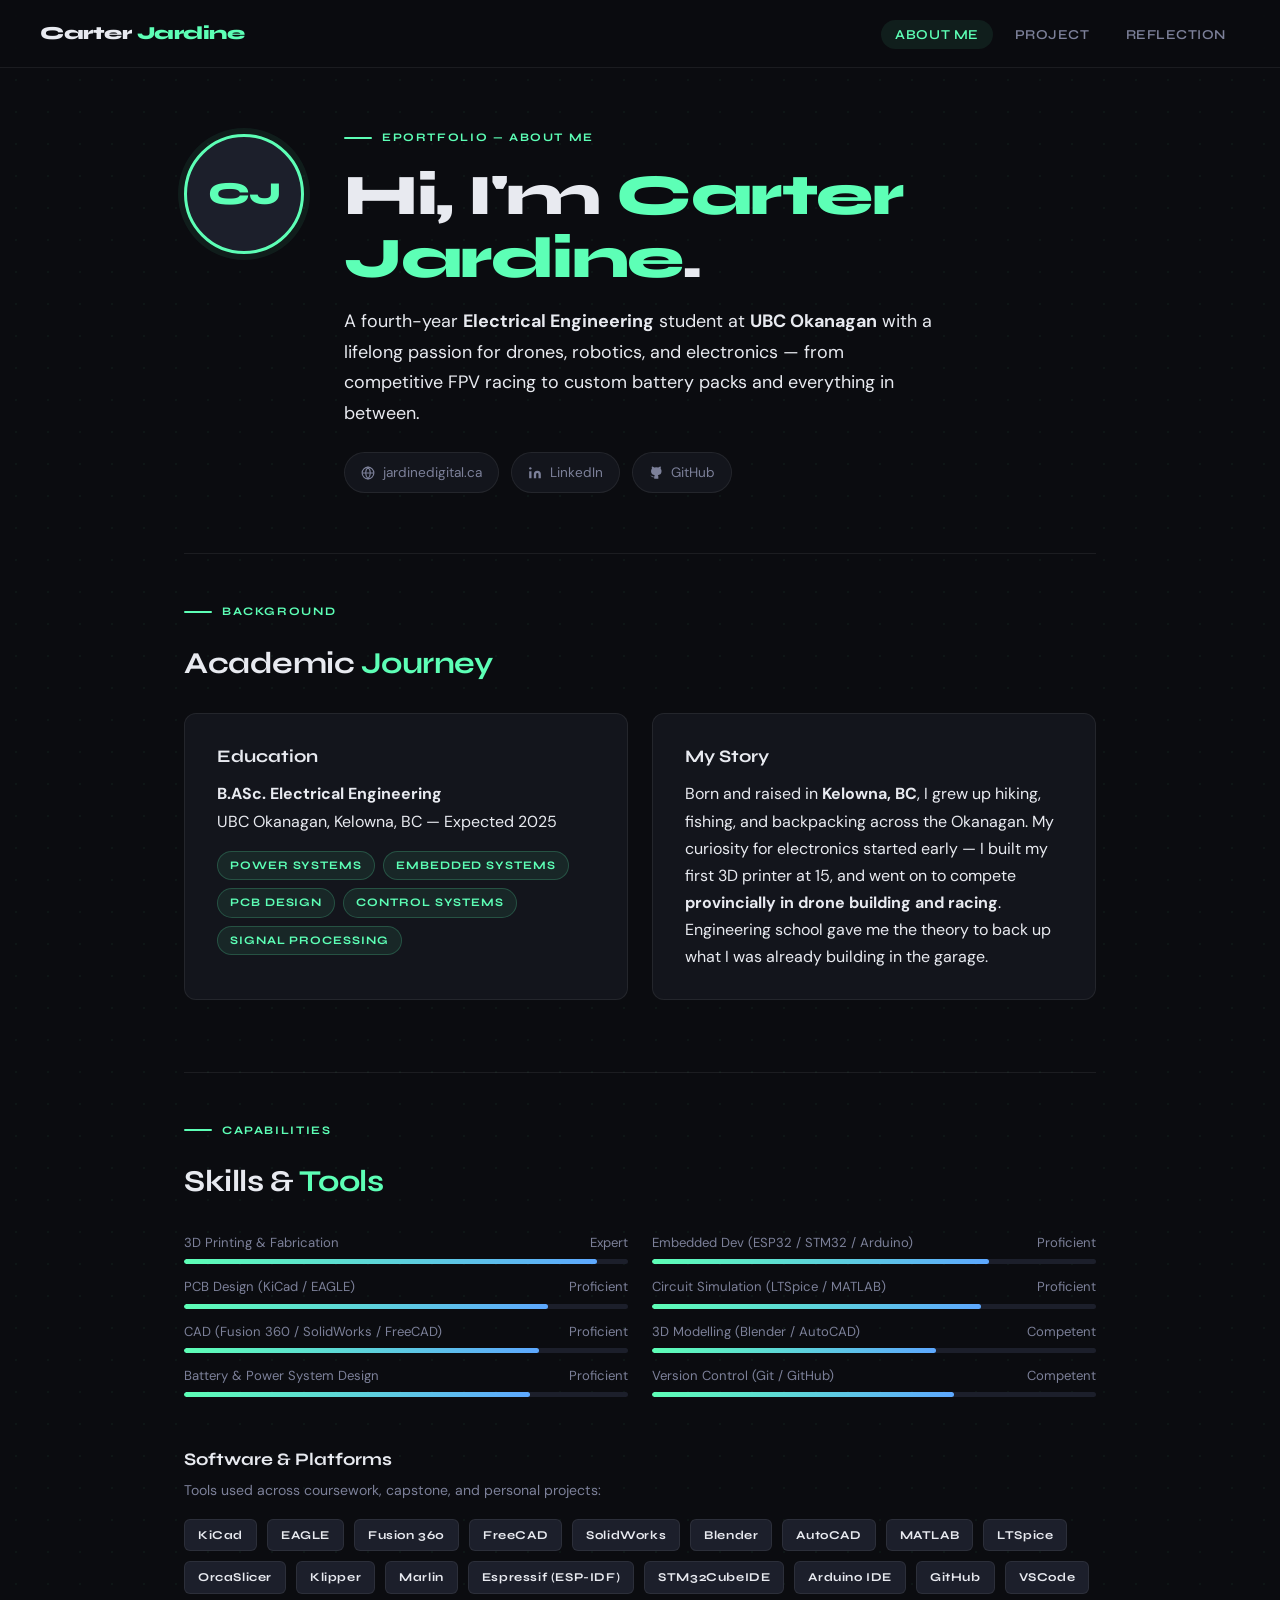
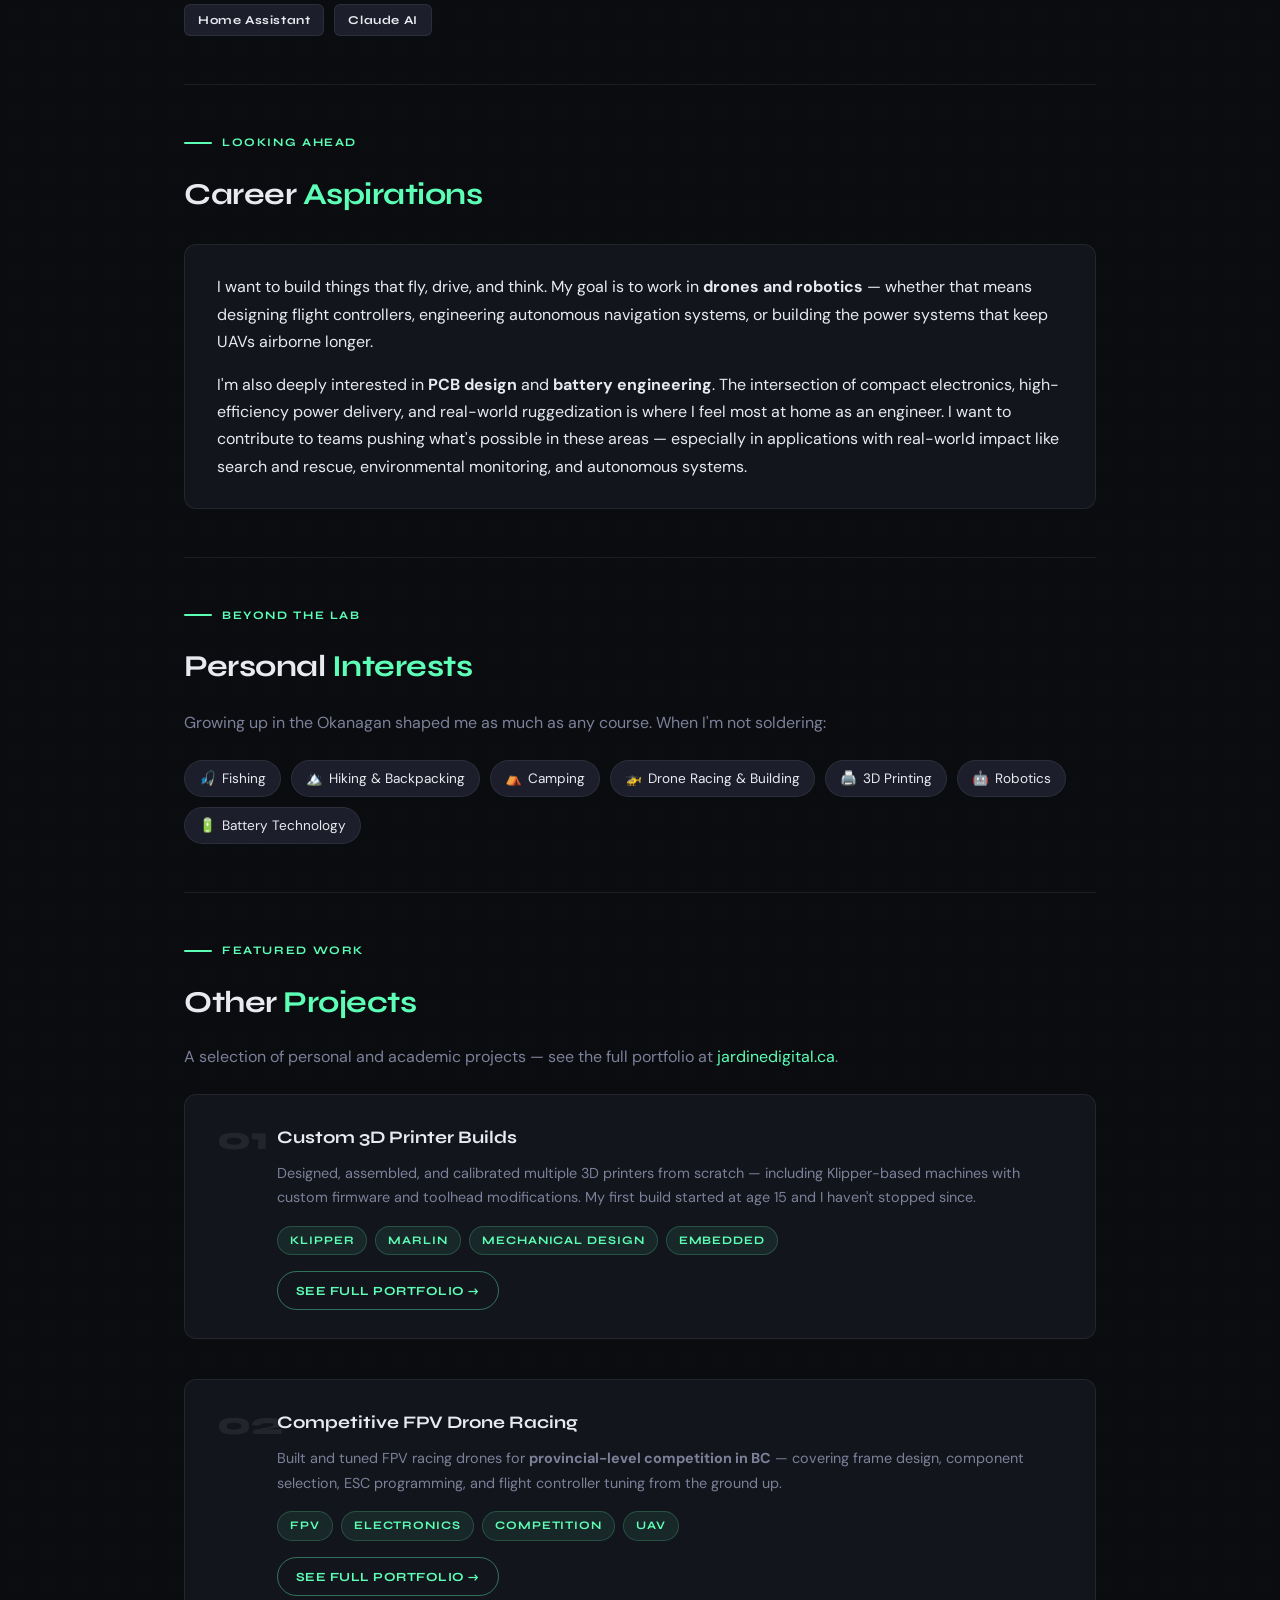
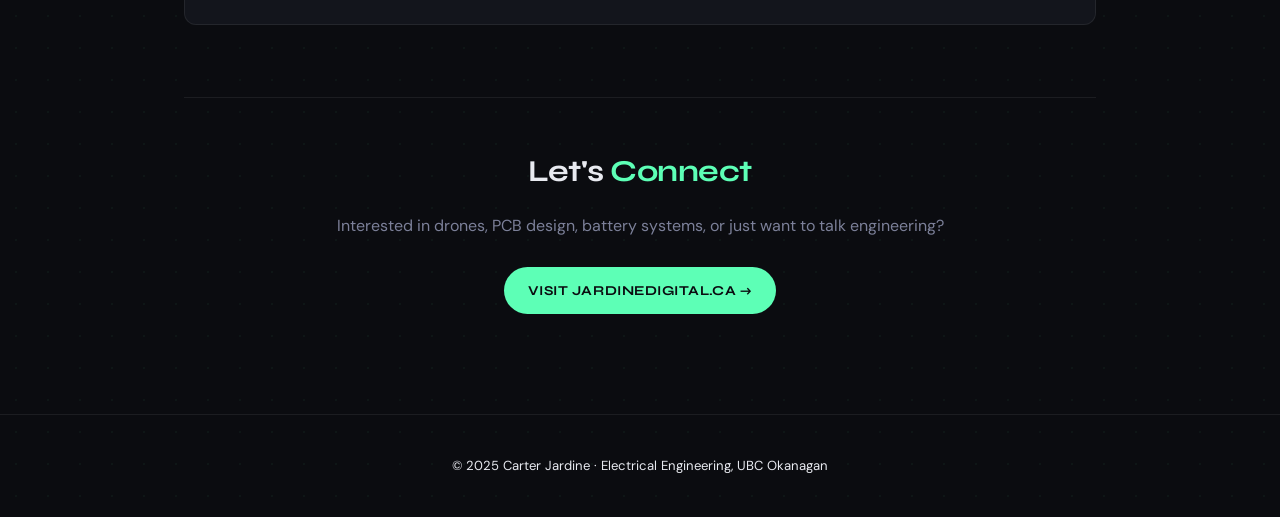
==== index.html @ 3ef9c0d0 "Add files via upload" ====
<!DOCTYPE html>
<html lang="en">
<head>
  <meta charset="UTF-8" />
  <meta name="viewport" content="width=device-width, initial-scale=1.0" />
  <title>About Me — Carter Jardine ePortfolio</title>
  <link rel="stylesheet" href="style.css" />
  <style>
    .hero-about {
      display: flex;
      align-items: flex-start;
      gap: 40px;
      margin-bottom: 60px;
    }
    @media (max-width: 640px) {
      .hero-about { flex-direction: column; align-items: center; text-align: center; }
      .hero-about .eyebrow { justify-content: center; }
    }
    .hero-about h1 { margin-bottom: 16px; }
    .bio-lead {
      font-size: 1.12rem;
      color: var(--text);
      margin-bottom: 24px;
      max-width: 600px;
    }
    .skill-bar-wrap { margin-bottom: 12px; }
    .skill-label {
      display: flex;
      justify-content: space-between;
      font-size: 0.82rem;
      color: var(--muted);
      margin-bottom: 5px;
    }
    .skill-bar {
      height: 5px;
      background: var(--surface2);
      border-radius: 99px;
      overflow: hidden;
    }
    .skill-bar-fill {
      height: 100%;
      background: linear-gradient(90deg, var(--accent), var(--accent2));
      border-radius: 99px;
      transform-origin: left;
      animation: growBar 1s ease both;
    }
    @keyframes growBar {
      from { transform: scaleX(0); }
      to   { transform: scaleX(1); }
    }
    .interests { display: flex; flex-wrap: wrap; gap: 10px; margin-top: 8px; }
    .interest-chip {
      display: flex;
      align-items: center;
      gap: 6px;
      font-size: 0.85rem;
      padding: 6px 14px;
      background: var(--surface2);
      border: 1px solid var(--border);
      border-radius: 99px;
      color: var(--text);
    }
    .contact-row {
      display: flex;
      flex-wrap: wrap;
      gap: 12px;
      margin-top: 20px;
    }
    .contact-chip {
      display: flex;
      align-items: center;
      gap: 8px;
      font-size: 0.85rem;
      padding: 8px 16px;
      background: var(--surface);
      border: 1px solid var(--border);
      border-radius: 99px;
      color: var(--muted);
      text-decoration: none;
      transition: color 0.2s, border-color 0.2s;
    }
    .contact-chip:hover { color: var(--accent); border-color: rgba(93,255,182,0.3); text-decoration: none; }
    .contact-chip svg { flex-shrink: 0; }
    .proj-thumb { display: flex; gap: 20px; align-items: flex-start; }
    .proj-thumb .num {
      font-family: var(--font-head);
      font-size: 2rem;
      font-weight: 800;
      color: var(--border);
      line-height: 1;
      flex-shrink: 0;
      width: 40px;
      text-align: right;
    }
    .software-grid { display: flex; flex-wrap: wrap; gap: 10px; margin-top: 16px; }
    .sw-chip {
      font-family: var(--font-head);
      font-size: 0.75rem;
      font-weight: 700;
      letter-spacing: 0.05em;
      padding: 5px 13px;
      background: var(--surface2);
      border: 1px solid var(--border);
      border-radius: 6px;
      color: var(--text);
      transition: border-color 0.2s, color 0.2s;
    }
    .sw-chip:hover { border-color: rgba(93,255,182,0.3); color: var(--accent); }
  </style>
</head>
<body>

<nav>
  <a class="nav-logo" href="index.html">Carter <span>Jardine</span></a>
  <ul class="nav-links">
    <li><a href="index.html" class="active">About Me</a></li>
    <li><a href="project.html">Project</a></li>
    <li><a href="reflection.html">Reflection</a></li>
  </ul>
</nav>

<main class="page">

  <!-- Hero -->
  <section class="hero-about fade-up">
    <div class="avatar-wrap" style="margin-top:6px;">
      <!-- To add your headshot replace the div below with:
           <img src="headshot.jpg" alt="Carter Jardine" /> -->
      <div class="avatar-initials">CJ</div>
    </div>
    <div>
      <div class="eyebrow">ePortfolio — About Me</div>
      <h1>Hi, I'm <em>Carter Jardine</em>.</h1>
      <p class="bio-lead">
        A fourth-year <strong>Electrical Engineering</strong> student at <strong>UBC Okanagan</strong>
        with a lifelong passion for drones, robotics, and electronics — from competitive FPV racing
        to custom battery packs and everything in between.
      </p>
      <div class="contact-row">
        <a href="https://jardinedigital.ca/" target="_blank" class="contact-chip">
          <svg width="14" height="14" fill="none" stroke="currentColor" stroke-width="2" viewBox="0 0 24 24"><circle cx="12" cy="12" r="10"/><path d="M2 12h20M12 2a15.3 15.3 0 0 1 4 10 15.3 15.3 0 0 1-4 10 15.3 15.3 0 0 1-4-10 15.3 15.3 0 0 1 4-10z"/></svg>
          jardinedigital.ca
        </a>
        <a href="https://linkedin.com/in/carter-jardine" target="_blank" class="contact-chip">
          <svg width="14" height="14" fill="currentColor" viewBox="0 0 24 24"><path d="M16 8a6 6 0 0 1 6 6v7h-4v-7a2 2 0 0 0-2-2 2 2 0 0 0-2 2v7h-4v-7a6 6 0 0 1 6-6zM2 9h4v12H2z"/><circle cx="4" cy="4" r="2"/></svg>
          LinkedIn
        </a>
        <a href="https://github.com/carterjardine" target="_blank" class="contact-chip">
          <svg width="14" height="14" fill="currentColor" viewBox="0 0 24 24"><path d="M9 19c-5 1.5-5-2.5-7-3m14 6v-3.87a3.37 3.37 0 0 0-.94-2.61c3.14-.35 6.44-1.54 6.44-7A5.44 5.44 0 0 0 20 4.77 5.07 5.07 0 0 0 19.91 1S18.73.65 16 2.48a13.38 13.38 0 0 0-7 0C6.27.65 5.09 1 5.09 1A5.07 5.07 0 0 0 5 4.77a5.44 5.44 0 0 0-1.5 3.78c0 5.42 3.3 6.61 6.44 7A3.37 3.37 0 0 0 9 18.13V22"/></svg>
          GitHub
        </a>
      </div>
    </div>
  </section>

  <hr class="divider" />

  <!-- Background -->
  <section class="fade-up delay-1">
    <div class="eyebrow">Background</div>
    <h2>Academic <em>Journey</em></h2>
    <div class="grid-2" style="margin-top:24px;">
      <div class="card">
        <h3>Education</h3>
        <p>
          <strong>B.ASc. Electrical Engineering</strong><br/>
          UBC Okanagan, Kelowna, BC — Expected 2025
        </p>
        <div class="tags" style="margin-top:16px;">
          <span class="tag">Power Systems</span>
          <span class="tag">Embedded Systems</span>
          <span class="tag">PCB Design</span>
          <span class="tag">Control Systems</span>
          <span class="tag">Signal Processing</span>
        </div>
      </div>
      <div class="card">
        <h3>My Story</h3>
        <p>
          Born and raised in <strong>Kelowna, BC</strong>, I grew up hiking, fishing, and
          backpacking across the Okanagan. My curiosity for electronics started early — I built
          my first 3D printer at 15, and went on to compete
          <strong>provincially in drone building and racing</strong>. Engineering school gave me
          the theory to back up what I was already building in the garage.
        </p>
      </div>
    </div>
  </section>

  <hr class="divider" />

  <!-- Skills -->
  <section class="fade-up delay-2">
    <div class="eyebrow">Capabilities</div>
    <h2>Skills &amp; <em>Tools</em></h2>
    <div class="grid-2" style="margin-top:24px;">
      <div>
        <div class="skill-bar-wrap">
          <div class="skill-label"><span>3D Printing &amp; Fabrication</span><span>Expert</span></div>
          <div class="skill-bar"><div class="skill-bar-fill" style="width:93%"></div></div>
        </div>
        <div class="skill-bar-wrap">
          <div class="skill-label"><span>PCB Design (KiCad / EAGLE)</span><span>Proficient</span></div>
          <div class="skill-bar"><div class="skill-bar-fill" style="width:82%"></div></div>
        </div>
        <div class="skill-bar-wrap">
          <div class="skill-label"><span>CAD (Fusion 360 / SolidWorks / FreeCAD)</span><span>Proficient</span></div>
          <div class="skill-bar"><div class="skill-bar-fill" style="width:80%"></div></div>
        </div>
        <div class="skill-bar-wrap">
          <div class="skill-label"><span>Battery &amp; Power System Design</span><span>Proficient</span></div>
          <div class="skill-bar"><div class="skill-bar-fill" style="width:78%"></div></div>
        </div>
      </div>
      <div>
        <div class="skill-bar-wrap">
          <div class="skill-label"><span>Embedded Dev (ESP32 / STM32 / Arduino)</span><span>Proficient</span></div>
          <div class="skill-bar"><div class="skill-bar-fill" style="width:76%"></div></div>
        </div>
        <div class="skill-bar-wrap">
          <div class="skill-label"><span>Circuit Simulation (LTSpice / MATLAB)</span><span>Proficient</span></div>
          <div class="skill-bar"><div class="skill-bar-fill" style="width:74%"></div></div>
        </div>
        <div class="skill-bar-wrap">
          <div class="skill-label"><span>3D Modelling (Blender / AutoCAD)</span><span>Competent</span></div>
          <div class="skill-bar"><div class="skill-bar-fill" style="width:64%"></div></div>
        </div>
        <div class="skill-bar-wrap">
          <div class="skill-label"><span>Version Control (Git / GitHub)</span><span>Competent</span></div>
          <div class="skill-bar"><div class="skill-bar-fill" style="width:68%"></div></div>
        </div>
      </div>
    </div>

    <h3 style="margin-top:36px;margin-bottom:4px;">Software &amp; Platforms</h3>
    <p style="color:var(--muted);font-size:0.88rem;margin-bottom:0;">Tools used across coursework, capstone, and personal projects:</p>
    <div class="software-grid">
      <span class="sw-chip">KiCad</span>
      <span class="sw-chip">EAGLE</span>
      <span class="sw-chip">Fusion 360</span>
      <span class="sw-chip">FreeCAD</span>
      <span class="sw-chip">SolidWorks</span>
      <span class="sw-chip">Blender</span>
      <span class="sw-chip">AutoCAD</span>
      <span class="sw-chip">MATLAB</span>
      <span class="sw-chip">LTSpice</span>
      <span class="sw-chip">OrcaSlicer</span>
      <span class="sw-chip">Klipper</span>
      <span class="sw-chip">Marlin</span>
      <span class="sw-chip">Espressif (ESP-IDF)</span>
      <span class="sw-chip">STM32CubeIDE</span>
      <span class="sw-chip">Arduino IDE</span>
      <span class="sw-chip">GitHub</span>
      <span class="sw-chip">VSCode</span>
      <span class="sw-chip">Home Assistant</span>
      <span class="sw-chip">Claude AI</span>
    </div>
  </section>

  <hr class="divider" />

  <!-- Career Aspirations -->
  <section class="fade-up delay-3">
    <div class="eyebrow">Looking Ahead</div>
    <h2>Career <em>Aspirations</em></h2>
    <div class="card" style="margin-top:24px;">
      <p>
        I want to build things that fly, drive, and think. My goal is to work in <strong>drones
        and robotics</strong> — whether that means designing flight controllers, engineering
        autonomous navigation systems, or building the power systems that keep UAVs airborne longer.
      </p>
      <p>
        I'm also deeply interested in <strong>PCB design</strong> and <strong>battery engineering</strong>.
        The intersection of compact electronics, high-efficiency power delivery, and real-world
        ruggedization is where I feel most at home as an engineer. I want to contribute to teams
        pushing what's possible in these areas — especially in applications with real-world impact
        like search and rescue, environmental monitoring, and autonomous systems.
      </p>
    </div>
  </section>

  <hr class="divider" />

  <!-- Interests -->
  <section class="fade-up delay-4">
    <div class="eyebrow">Beyond the Lab</div>
    <h2>Personal <em>Interests</em></h2>
    <p style="margin: 16px 0 24px; color:var(--muted);">
      Growing up in the Okanagan shaped me as much as any course. When I'm not soldering:
    </p>
    <div class="interests">
      <div class="interest-chip"><span>🎣</span> Fishing</div>
      <div class="interest-chip"><span>🏔️</span> Hiking &amp; Backpacking</div>
      <div class="interest-chip"><span>⛺</span> Camping</div>
      <div class="interest-chip"><span>🚁</span> Drone Racing &amp; Building</div>
      <div class="interest-chip"><span>🖨️</span> 3D Printing</div>
      <div class="interest-chip"><span>🤖</span> Robotics</div>
      <div class="interest-chip"><span>🔋</span> Battery Technology</div>
    </div>
  </section>

  <hr class="divider" />

  <!-- Other Projects -->
  <section class="fade-up delay-4">
    <div class="eyebrow">Featured Work</div>
    <h2>Other <em>Projects</em></h2>
    <p style="color:var(--muted); margin-bottom:24px;">
      A selection of personal and academic projects — see the full portfolio at
      <a href="https://jardinedigital.ca/" target="_blank">jardinedigital.ca</a>.
    </p>
    <div style="display:flex; flex-direction:column; gap:16px;">

      <div class="card">
        <div class="proj-thumb">
          <div class="num">01</div>
          <div>
            <h3>Custom 3D Printer Builds</h3>
            <p style="color:var(--muted);font-size:0.9rem;">
              Designed, assembled, and calibrated multiple 3D printers from scratch —
              including Klipper-based machines with custom firmware and toolhead modifications.
              My first build started at age 15 and I haven't stopped since.
            </p>
            <div class="tags" style="margin-top:10px;">
              <span class="tag">Klipper</span>
              <span class="tag">Marlin</span>
              <span class="tag">Mechanical Design</span>
              <span class="tag">Embedded</span>
            </div>
            <a href="https://jardinedigital.ca/" target="_blank" class="btn ghost" style="margin-top:16px;font-size:0.78rem;padding:8px 18px;">
              See Full Portfolio →
            </a>
          </div>
        </div>
      </div>

      <div class="card">
        <div class="proj-thumb">
          <div class="num">02</div>
          <div>
            <h3>Competitive FPV Drone Racing</h3>
            <p style="color:var(--muted);font-size:0.9rem;">
              Built and tuned FPV racing drones for <strong>provincial-level competition in BC</strong>
              — covering frame design, component selection, ESC programming, and flight controller
              tuning from the ground up.
            </p>
            <div class="tags" style="margin-top:10px;">
              <span class="tag">FPV</span>
              <span class="tag">Electronics</span>
              <span class="tag">Competition</span>
              <span class="tag">UAV</span>
            </div>
            <a href="https://jardinedigital.ca/" target="_blank" class="btn ghost" style="margin-top:16px;font-size:0.78rem;padding:8px 18px;">
              See Full Portfolio →
            </a>
          </div>
        </div>
      </div>

    </div>
  </section>

  <hr class="divider" />

  <section style="text-align:center;" class="fade-up delay-4">
    <h2>Let's <em>Connect</em></h2>
    <p style="color:var(--muted); margin-bottom:28px;">
      Interested in drones, PCB design, battery systems, or just want to talk engineering?
    </p>
    <a href="https://jardinedigital.ca/" target="_blank" class="btn">Visit jardinedigital.ca →</a>
  </section>

</main>

<footer>
  <p>© 2025 Carter Jardine · Electrical Engineering, UBC Okanagan</p>
</footer>

</body>
</html>
---- style.css ----
/* ============================================================
   ePortfolio — Shared Stylesheet
   ============================================================ */

@import url('https://fonts.googleapis.com/css2?family=Syne:wght@400;600;700;800&family=DM+Sans:ital,wght@0,300;0,400;0,500;1,300&display=swap');

/* ---------- CSS Variables ---------- */
:root {
  --bg:        #0b0c10;
  --surface:   #13151c;
  --surface2:  #1c1f2b;
  --accent:    #5dffb6;
  --accent2:   #5da8ff;
  --text:      #e8eaf0;
  --muted:     #7c8099;
  --border:    rgba(255,255,255,0.07);
  --radius:    12px;
  --font-head: 'Syne', sans-serif;
  --font-body: 'DM Sans', sans-serif;
  --nav-h:     68px;
}

/* ---------- Reset & Base ---------- */
*, *::before, *::after { box-sizing: border-box; margin: 0; padding: 0; }

html { scroll-behavior: smooth; }

body {
  background: var(--bg);
  color: var(--text);
  font-family: var(--font-body);
  font-size: 16px;
  line-height: 1.7;
  min-height: 100vh;
  /* subtle dot-grid texture */
  background-image: radial-gradient(circle, rgba(93,255,182,0.04) 1px, transparent 1px);
  background-size: 32px 32px;
}

img { display: block; max-width: 100%; border-radius: var(--radius); }
a { color: var(--accent); text-decoration: none; }
a:hover { text-decoration: underline; }

/* ---------- Nav ---------- */
nav {
  position: fixed;
  top: 0; left: 0; right: 0;
  height: var(--nav-h);
  background: rgba(11,12,16,0.85);
  backdrop-filter: blur(16px);
  -webkit-backdrop-filter: blur(16px);
  border-bottom: 1px solid var(--border);
  display: flex;
  align-items: center;
  justify-content: space-between;
  padding: 0 40px;
  z-index: 100;
}

.nav-logo {
  font-family: var(--font-head);
  font-weight: 800;
  font-size: 1.15rem;
  letter-spacing: -0.5px;
  color: var(--text);
  text-decoration: none;
}
.nav-logo span { color: var(--accent); }

.nav-links {
  display: flex;
  gap: 8px;
  list-style: none;
}

.nav-links a {
  font-family: var(--font-head);
  font-size: 0.85rem;
  font-weight: 600;
  letter-spacing: 0.04em;
  text-transform: uppercase;
  color: var(--muted);
  padding: 6px 14px;
  border-radius: 99px;
  transition: color 0.2s, background 0.2s;
  text-decoration: none;
}
.nav-links a:hover,
.nav-links a.active {
  color: var(--accent);
  background: rgba(93,255,182,0.08);
}

/* ---------- Page wrapper ---------- */
.page {
  padding-top: calc(var(--nav-h) + 60px);
  padding-bottom: 100px;
  max-width: 960px;
  margin: 0 auto;
  padding-left: 24px;
  padding-right: 24px;
}

/* ---------- Hero label ---------- */
.eyebrow {
  font-family: var(--font-head);
  font-size: 0.72rem;
  font-weight: 700;
  letter-spacing: 0.14em;
  text-transform: uppercase;
  color: var(--accent);
  margin-bottom: 16px;
  display: flex;
  align-items: center;
  gap: 10px;
}
.eyebrow::before {
  content: '';
  display: inline-block;
  width: 28px; height: 2px;
  background: var(--accent);
  border-radius: 2px;
}

/* ---------- Section headings ---------- */
h1 {
  font-family: var(--font-head);
  font-size: clamp(2.4rem, 5vw, 3.6rem);
  font-weight: 800;
  line-height: 1.1;
  letter-spacing: -1.5px;
  margin-bottom: 24px;
}
h1 em { font-style: normal; color: var(--accent); }

h2 {
  font-family: var(--font-head);
  font-size: clamp(1.4rem, 3vw, 1.9rem);
  font-weight: 700;
  letter-spacing: -0.5px;
  margin-bottom: 14px;
}
h2 em { font-style: normal; color: var(--accent); }

h3 {
  font-family: var(--font-head);
  font-size: 1.1rem;
  font-weight: 700;
  margin-bottom: 8px;
}

p { color: var(--text); margin-bottom: 16px; }
p:last-child { margin-bottom: 0; }

/* ---------- Cards ---------- */
.card {
  background: var(--surface);
  border: 1px solid var(--border);
  border-radius: var(--radius);
  padding: 28px 32px;
  margin-bottom: 24px;
  transition: border-color 0.25s, transform 0.25s;
}
.card:hover {
  border-color: rgba(93,255,182,0.25);
  transform: translateY(-3px);
}

/* ---------- Tag pills ---------- */
.tags { display: flex; flex-wrap: wrap; gap: 8px; margin-top: 12px; }
.tag {
  font-family: var(--font-head);
  font-size: 0.72rem;
  font-weight: 700;
  letter-spacing: 0.08em;
  text-transform: uppercase;
  padding: 4px 12px;
  border-radius: 99px;
  background: rgba(93,255,182,0.08);
  color: var(--accent);
  border: 1px solid rgba(93,255,182,0.2);
}

/* ---------- Divider ---------- */
.divider {
  border: none;
  border-top: 1px solid var(--border);
  margin: 48px 0;
}

/* ---------- Button ---------- */
.btn {
  display: inline-flex;
  align-items: center;
  gap: 8px;
  font-family: var(--font-head);
  font-size: 0.85rem;
  font-weight: 700;
  letter-spacing: 0.04em;
  text-transform: uppercase;
  padding: 12px 24px;
  border-radius: 99px;
  background: var(--accent);
  color: #0b0c10;
  border: none;
  cursor: pointer;
  transition: opacity 0.2s, transform 0.2s;
  text-decoration: none;
}
.btn:hover { opacity: 0.88; transform: translateY(-2px); text-decoration: none; }
.btn.ghost {
  background: transparent;
  color: var(--accent);
  border: 1px solid rgba(93,255,182,0.4);
}

/* ---------- Grid helpers ---------- */
.grid-2 {
  display: grid;
  grid-template-columns: 1fr 1fr;
  gap: 24px;
}
@media (max-width: 640px) {
  .grid-2 { grid-template-columns: 1fr; }
  nav { padding: 0 20px; }
  .page { padding-left: 16px; padding-right: 16px; }
}

/* ---------- Stat block ---------- */
.stat-block {
  text-align: center;
  padding: 24px 16px;
}
.stat-block .number {
  font-family: var(--font-head);
  font-size: 2.6rem;
  font-weight: 800;
  color: var(--accent);
  line-height: 1;
}
.stat-block .label {
  font-size: 0.82rem;
  color: var(--muted);
  margin-top: 6px;
}

/* ---------- Image placeholder ---------- */
.img-placeholder {
  width: 100%;
  aspect-ratio: 16/9;
  background: var(--surface2);
  border: 1px dashed rgba(93,255,182,0.25);
  border-radius: var(--radius);
  display: flex;
  flex-direction: column;
  align-items: center;
  justify-content: center;
  gap: 10px;
  color: var(--muted);
  font-size: 0.85rem;
  margin-bottom: 8px;
}
.img-placeholder svg { opacity: 0.35; }
figcaption {
  font-size: 0.8rem;
  color: var(--muted);
  font-style: italic;
  text-align: center;
  margin-top: 8px;
}

/* ---------- Timeline ---------- */
.timeline { position: relative; padding-left: 28px; margin-top: 8px; }
.timeline::before {
  content: '';
  position: absolute;
  left: 0; top: 6px; bottom: 6px;
  width: 2px;
  background: linear-gradient(to bottom, var(--accent), var(--accent2), transparent);
  border-radius: 2px;
}
.timeline-item { position: relative; margin-bottom: 36px; }
.timeline-item::before {
  content: '';
  position: absolute;
  left: -34px; top: 6px;
  width: 10px; height: 10px;
  border-radius: 50%;
  background: var(--accent);
  box-shadow: 0 0 0 3px rgba(93,255,182,0.15);
}
.timeline-item h3 { margin-bottom: 6px; }
.timeline-item .phase {
  font-family: var(--font-head);
  font-size: 0.7rem;
  font-weight: 700;
  letter-spacing: 0.12em;
  text-transform: uppercase;
  color: var(--accent2);
  margin-bottom: 6px;
}

/* ---------- Footer ---------- */
footer {
  text-align: center;
  padding: 40px 24px;
  border-top: 1px solid var(--border);
  color: var(--muted);
  font-size: 0.82rem;
}

/* ---------- Fade-in animation ---------- */
@keyframes fadeUp {
  from { opacity: 0; transform: translateY(24px); }
  to   { opacity: 1; transform: translateY(0); }
}
.fade-up { animation: fadeUp 0.6s ease both; }
.delay-1 { animation-delay: 0.1s; }
.delay-2 { animation-delay: 0.22s; }
.delay-3 { animation-delay: 0.34s; }
.delay-4 { animation-delay: 0.46s; }

/* ---------- Profile avatar placeholder ---------- */
.avatar-wrap {
  width: 120px; height: 120px;
  border-radius: 50%;
  background: var(--surface2);
  border: 3px solid var(--accent);
  display: flex;
  align-items: center;
  justify-content: center;
  flex-shrink: 0;
  overflow: hidden;
  box-shadow: 0 0 0 6px rgba(93,255,182,0.07);
}
.avatar-wrap img { width: 100%; height: 100%; object-fit: cover; border-radius: 50%; }
.avatar-initials {
  font-family: var(--font-head);
  font-size: 2rem;
  font-weight: 800;
  color: var(--accent);
}
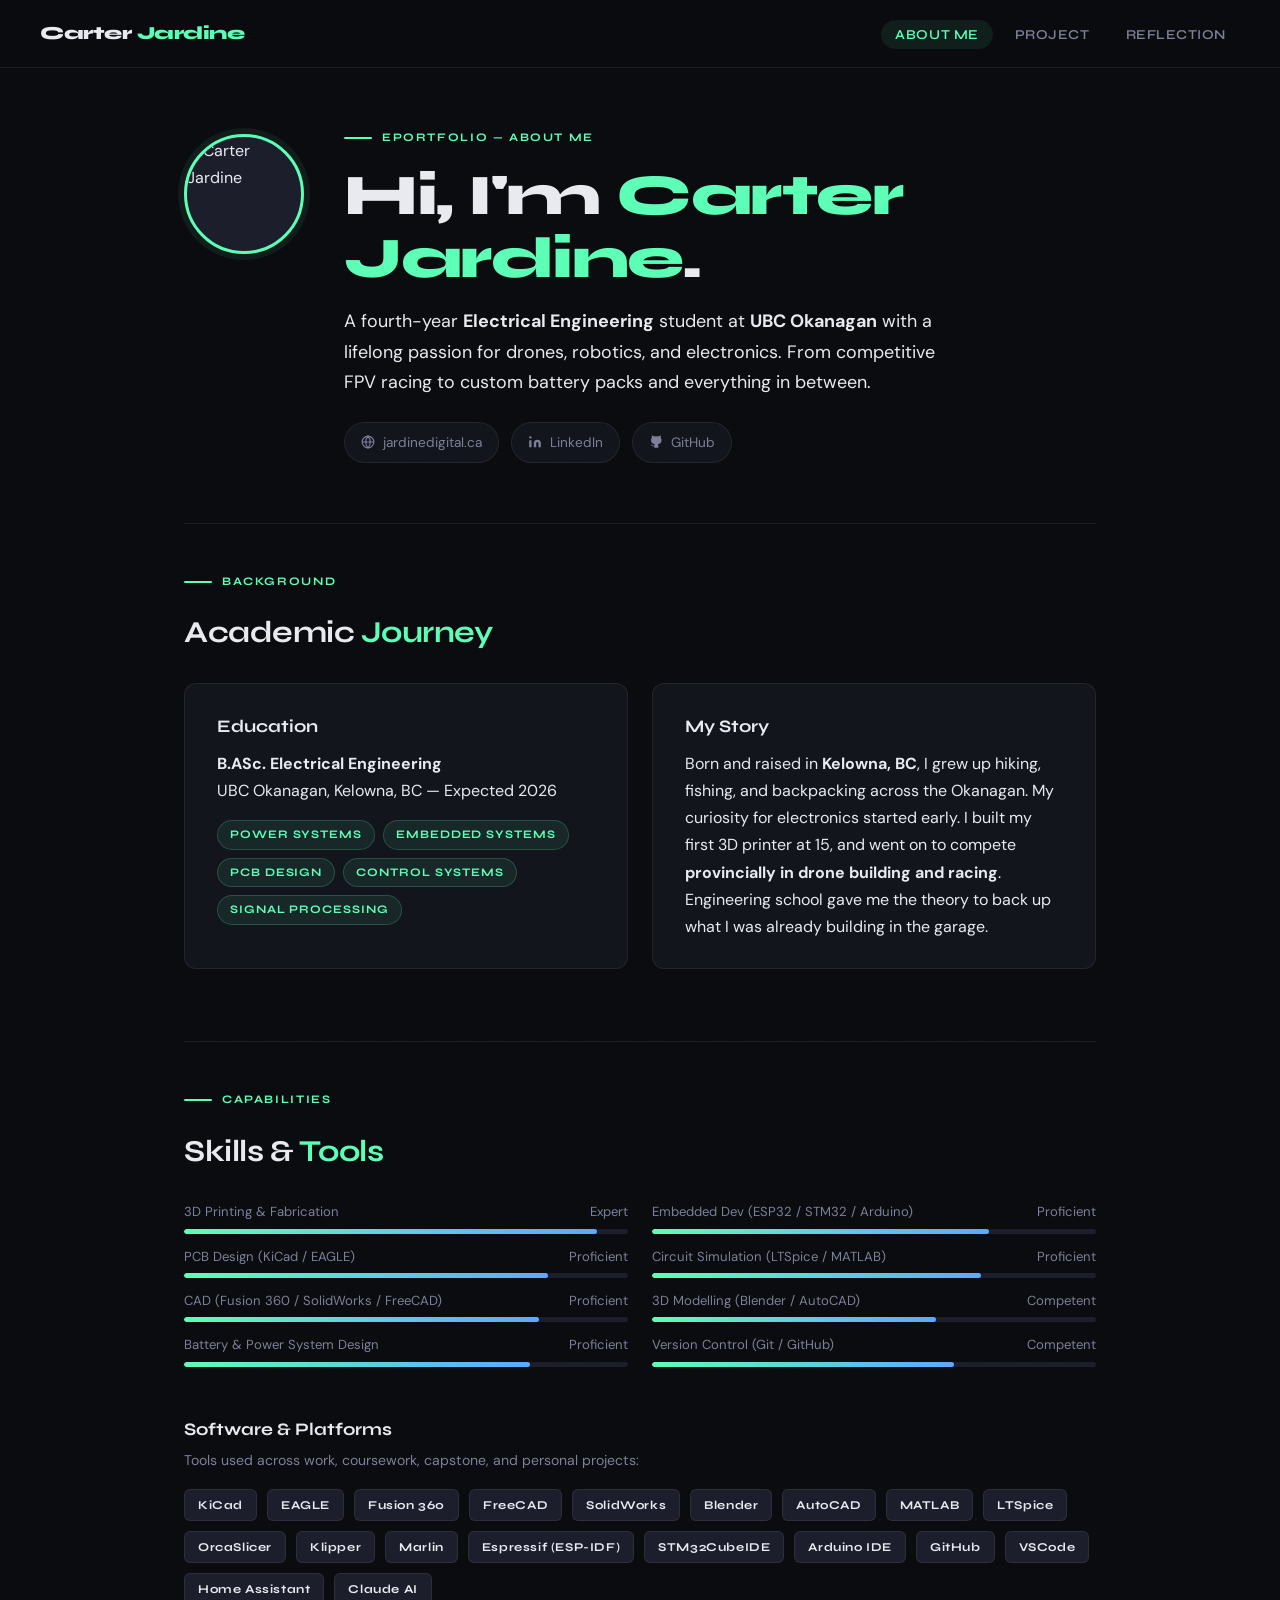
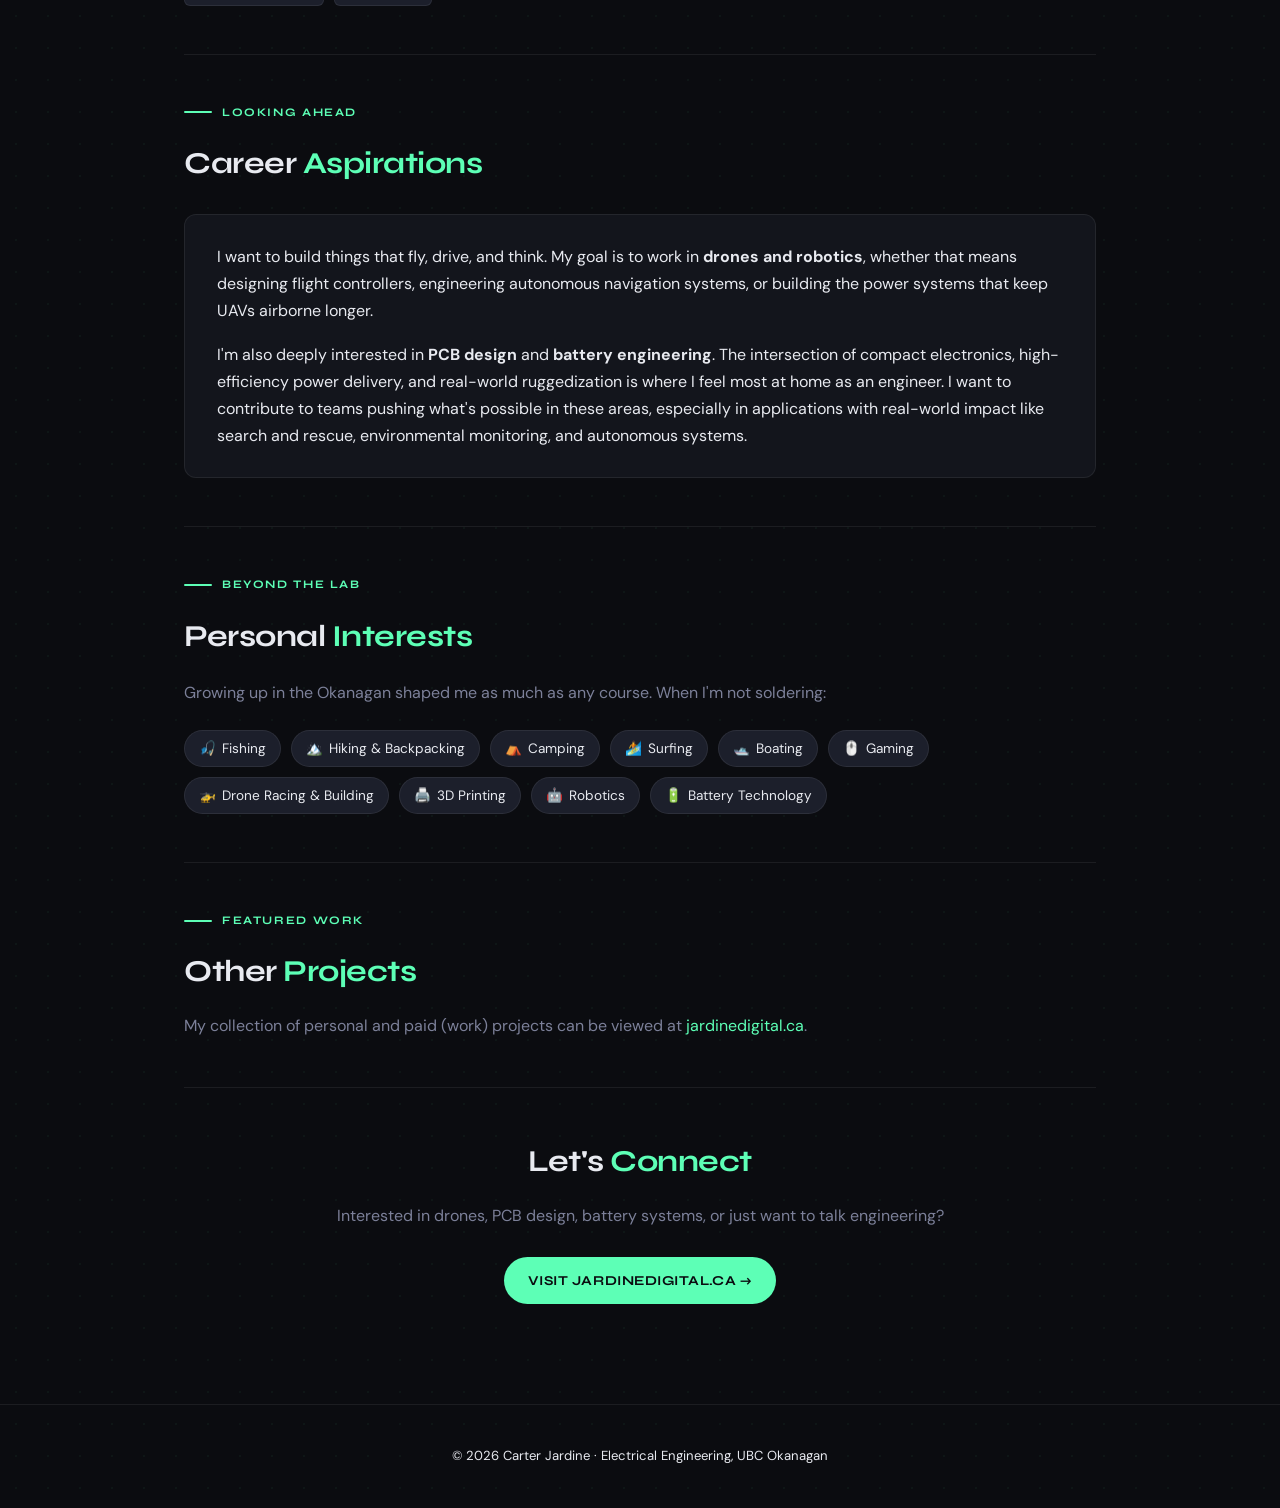
==== commit 2c088a53: "Add files via upload" ====
--- a/index.html
+++ b/index.html
@@ -126,14 +126,14 @@
     <div class="avatar-wrap" style="margin-top:6px;">
       <!-- To add your headshot replace the div below with:
            <img src="headshot.jpg" alt="Carter Jardine" /> -->
-      <div class="avatar-initials">CJ</div>
+      <img src="headshot.jpg" alt="Carter Jardine" />
     </div>
     <div>
       <div class="eyebrow">ePortfolio — About Me</div>
       <h1>Hi, I'm <em>Carter Jardine</em>.</h1>
       <p class="bio-lead">
         A fourth-year <strong>Electrical Engineering</strong> student at <strong>UBC Okanagan</strong>
-        with a lifelong passion for drones, robotics, and electronics — from competitive FPV racing
+        with a lifelong passion for drones, robotics, and electronics. From competitive FPV racing
         to custom battery packs and everything in between.
       </p>
       <div class="contact-row">
@@ -141,11 +141,11 @@
           <svg width="14" height="14" fill="none" stroke="currentColor" stroke-width="2" viewBox="0 0 24 24"><circle cx="12" cy="12" r="10"/><path d="M2 12h20M12 2a15.3 15.3 0 0 1 4 10 15.3 15.3 0 0 1-4 10 15.3 15.3 0 0 1-4-10 15.3 15.3 0 0 1 4-10z"/></svg>
           jardinedigital.ca
         </a>
-        <a href="https://linkedin.com/in/carter-jardine" target="_blank" class="contact-chip">
+        <a href="https://www.linkedin.com/in/carterjardine/" target="_blank" class="contact-chip">
           <svg width="14" height="14" fill="currentColor" viewBox="0 0 24 24"><path d="M16 8a6 6 0 0 1 6 6v7h-4v-7a2 2 0 0 0-2-2 2 2 0 0 0-2 2v7h-4v-7a6 6 0 0 1 6-6zM2 9h4v12H2z"/><circle cx="4" cy="4" r="2"/></svg>
           LinkedIn
         </a>
-        <a href="https://github.com/carterjardine" target="_blank" class="contact-chip">
+        <a href="https://github.com/Carter7868" target="_blank" class="contact-chip">
           <svg width="14" height="14" fill="currentColor" viewBox="0 0 24 24"><path d="M9 19c-5 1.5-5-2.5-7-3m14 6v-3.87a3.37 3.37 0 0 0-.94-2.61c3.14-.35 6.44-1.54 6.44-7A5.44 5.44 0 0 0 20 4.77 5.07 5.07 0 0 0 19.91 1S18.73.65 16 2.48a13.38 13.38 0 0 0-7 0C6.27.65 5.09 1 5.09 1A5.07 5.07 0 0 0 5 4.77a5.44 5.44 0 0 0-1.5 3.78c0 5.42 3.3 6.61 6.44 7A3.37 3.37 0 0 0 9 18.13V22"/></svg>
           GitHub
         </a>
@@ -164,7 +164,7 @@
         <h3>Education</h3>
         <p>
           <strong>B.ASc. Electrical Engineering</strong><br/>
-          UBC Okanagan, Kelowna, BC — Expected 2025
+          UBC Okanagan, Kelowna, BC — Expected 2026
         </p>
         <div class="tags" style="margin-top:16px;">
           <span class="tag">Power Systems</span>
@@ -178,7 +178,7 @@
         <h3>My Story</h3>
         <p>
           Born and raised in <strong>Kelowna, BC</strong>, I grew up hiking, fishing, and
-          backpacking across the Okanagan. My curiosity for electronics started early — I built
+          backpacking across the Okanagan. My curiosity for electronics started early. I built
           my first 3D printer at 15, and went on to compete
           <strong>provincially in drone building and racing</strong>. Engineering school gave me
           the theory to back up what I was already building in the garage.
@@ -233,7 +233,7 @@
     </div>
 
     <h3 style="margin-top:36px;margin-bottom:4px;">Software &amp; Platforms</h3>
-    <p style="color:var(--muted);font-size:0.88rem;margin-bottom:0;">Tools used across coursework, capstone, and personal projects:</p>
+    <p style="color:var(--muted);font-size:0.88rem;margin-bottom:0;">Tools used across work, coursework, capstone, and personal projects:</p>
     <div class="software-grid">
       <span class="sw-chip">KiCad</span>
       <span class="sw-chip">EAGLE</span>
@@ -266,14 +266,14 @@
     <div class="card" style="margin-top:24px;">
       <p>
         I want to build things that fly, drive, and think. My goal is to work in <strong>drones
-        and robotics</strong> — whether that means designing flight controllers, engineering
+        and robotics</strong>, whether that means designing flight controllers, engineering
         autonomous navigation systems, or building the power systems that keep UAVs airborne longer.
       </p>
       <p>
         I'm also deeply interested in <strong>PCB design</strong> and <strong>battery engineering</strong>.
         The intersection of compact electronics, high-efficiency power delivery, and real-world
         ruggedization is where I feel most at home as an engineer. I want to contribute to teams
-        pushing what's possible in these areas — especially in applications with real-world impact
+        pushing what's possible in these areas, especially in applications with real-world impact
         like search and rescue, environmental monitoring, and autonomous systems.
       </p>
     </div>
@@ -292,6 +292,9 @@
       <div class="interest-chip"><span>🎣</span> Fishing</div>
       <div class="interest-chip"><span>🏔️</span> Hiking &amp; Backpacking</div>
       <div class="interest-chip"><span>⛺</span> Camping</div>
+      <div class="interest-chip"><span>🏄</span> Surfing</div>
+      <div class="interest-chip"><span>🛥️</span> Boating</div>
+      <div class="interest-chip"><span>🖱️</span> Gaming</div>
       <div class="interest-chip"><span>🚁</span> Drone Racing &amp; Building</div>
       <div class="interest-chip"><span>🖨️</span> 3D Printing</div>
       <div class="interest-chip"><span>🤖</span> Robotics</div>
@@ -306,58 +309,9 @@
     <div class="eyebrow">Featured Work</div>
     <h2>Other <em>Projects</em></h2>
     <p style="color:var(--muted); margin-bottom:24px;">
-      A selection of personal and academic projects — see the full portfolio at
+      My collection of personal and paid (work) projects can be viewed at
       <a href="https://jardinedigital.ca/" target="_blank">jardinedigital.ca</a>.
     </p>
-    <div style="display:flex; flex-direction:column; gap:16px;">
-
-      <div class="card">
-        <div class="proj-thumb">
-          <div class="num">01</div>
-          <div>
-            <h3>Custom 3D Printer Builds</h3>
-            <p style="color:var(--muted);font-size:0.9rem;">
-              Designed, assembled, and calibrated multiple 3D printers from scratch —
-              including Klipper-based machines with custom firmware and toolhead modifications.
-              My first build started at age 15 and I haven't stopped since.
-            </p>
-            <div class="tags" style="margin-top:10px;">
-              <span class="tag">Klipper</span>
-              <span class="tag">Marlin</span>
-              <span class="tag">Mechanical Design</span>
-              <span class="tag">Embedded</span>
-            </div>
-            <a href="https://jardinedigital.ca/" target="_blank" class="btn ghost" style="margin-top:16px;font-size:0.78rem;padding:8px 18px;">
-              See Full Portfolio →
-            </a>
-          </div>
-        </div>
-      </div>
-
-      <div class="card">
-        <div class="proj-thumb">
-          <div class="num">02</div>
-          <div>
-            <h3>Competitive FPV Drone Racing</h3>
-            <p style="color:var(--muted);font-size:0.9rem;">
-              Built and tuned FPV racing drones for <strong>provincial-level competition in BC</strong>
-              — covering frame design, component selection, ESC programming, and flight controller
-              tuning from the ground up.
-            </p>
-            <div class="tags" style="margin-top:10px;">
-              <span class="tag">FPV</span>
-              <span class="tag">Electronics</span>
-              <span class="tag">Competition</span>
-              <span class="tag">UAV</span>
-            </div>
-            <a href="https://jardinedigital.ca/" target="_blank" class="btn ghost" style="margin-top:16px;font-size:0.78rem;padding:8px 18px;">
-              See Full Portfolio →
-            </a>
-          </div>
-        </div>
-      </div>
-
-    </div>
   </section>
 
   <hr class="divider" />
@@ -373,7 +327,7 @@
 </main>
 
 <footer>
-  <p>© 2025 Carter Jardine · Electrical Engineering, UBC Okanagan</p>
+  <p>© 2026 Carter Jardine · Electrical Engineering, UBC Okanagan</p>
 </footer>
 
 </body>
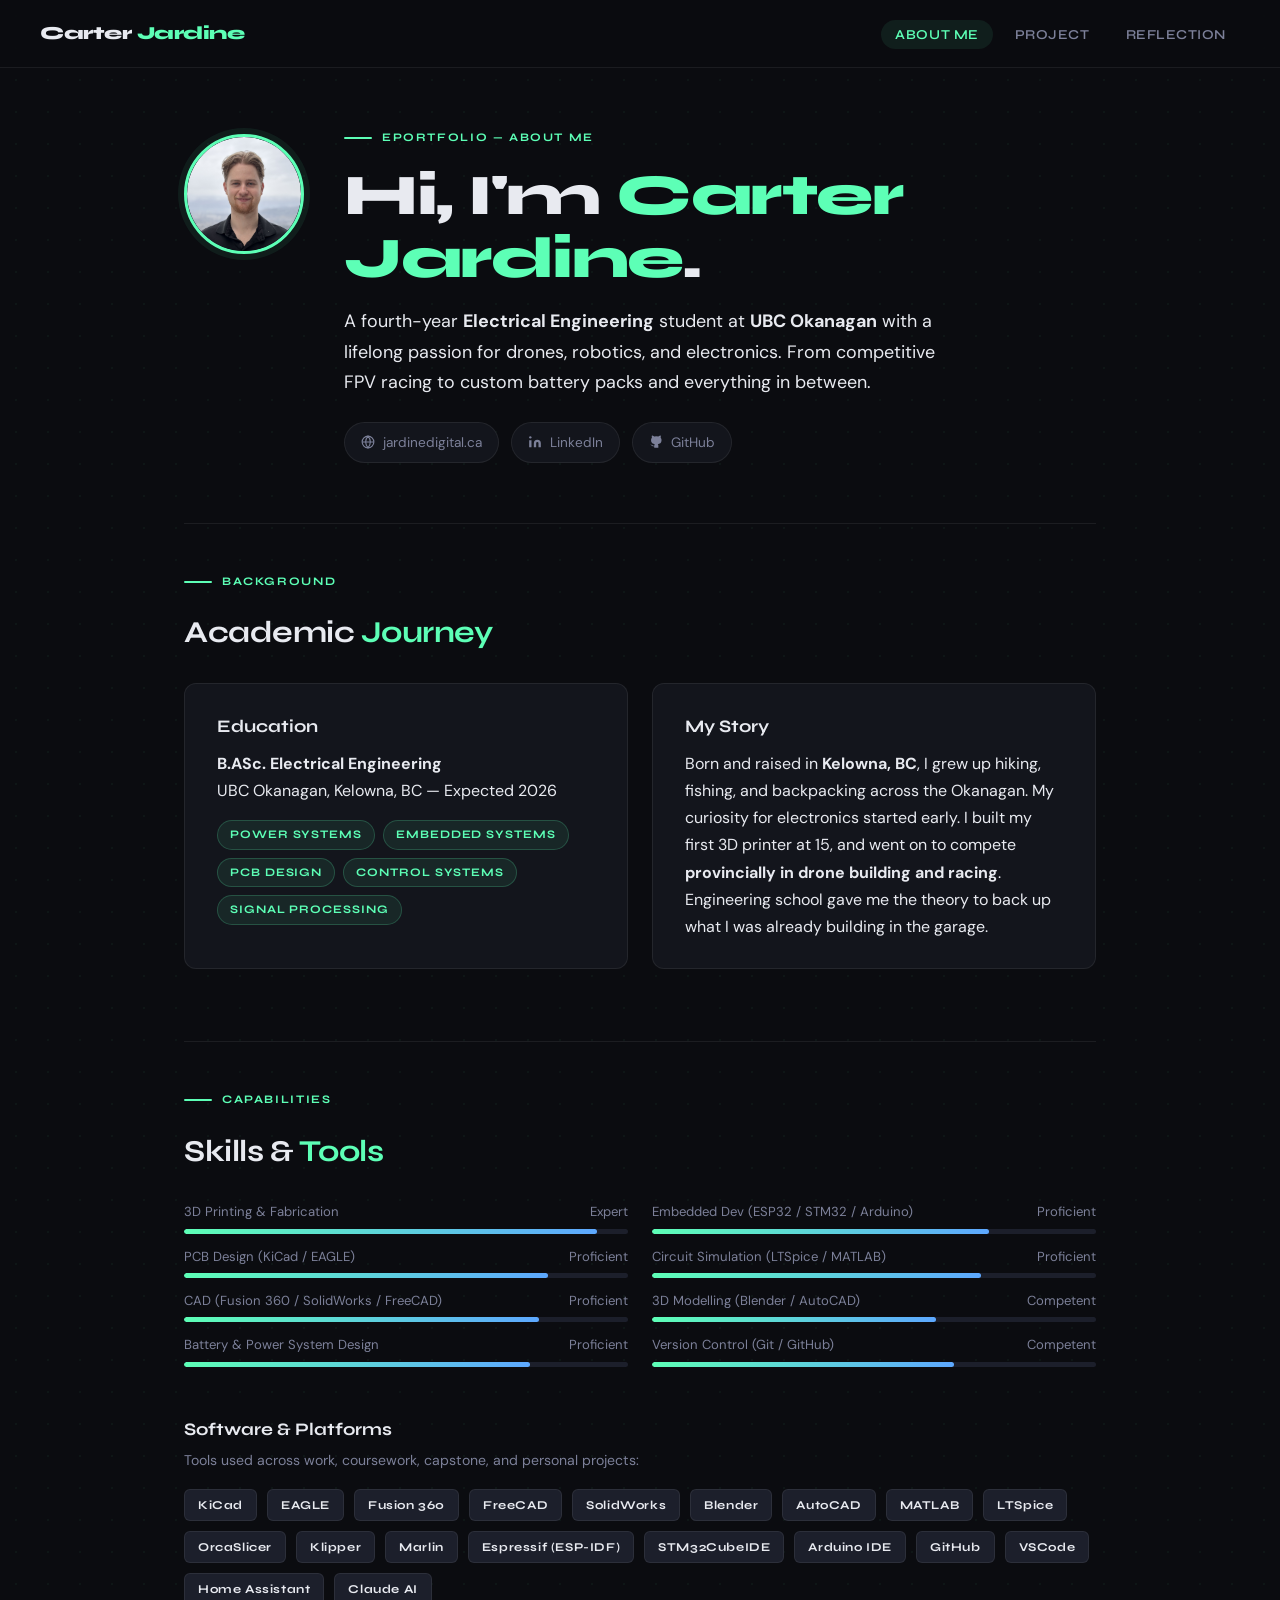
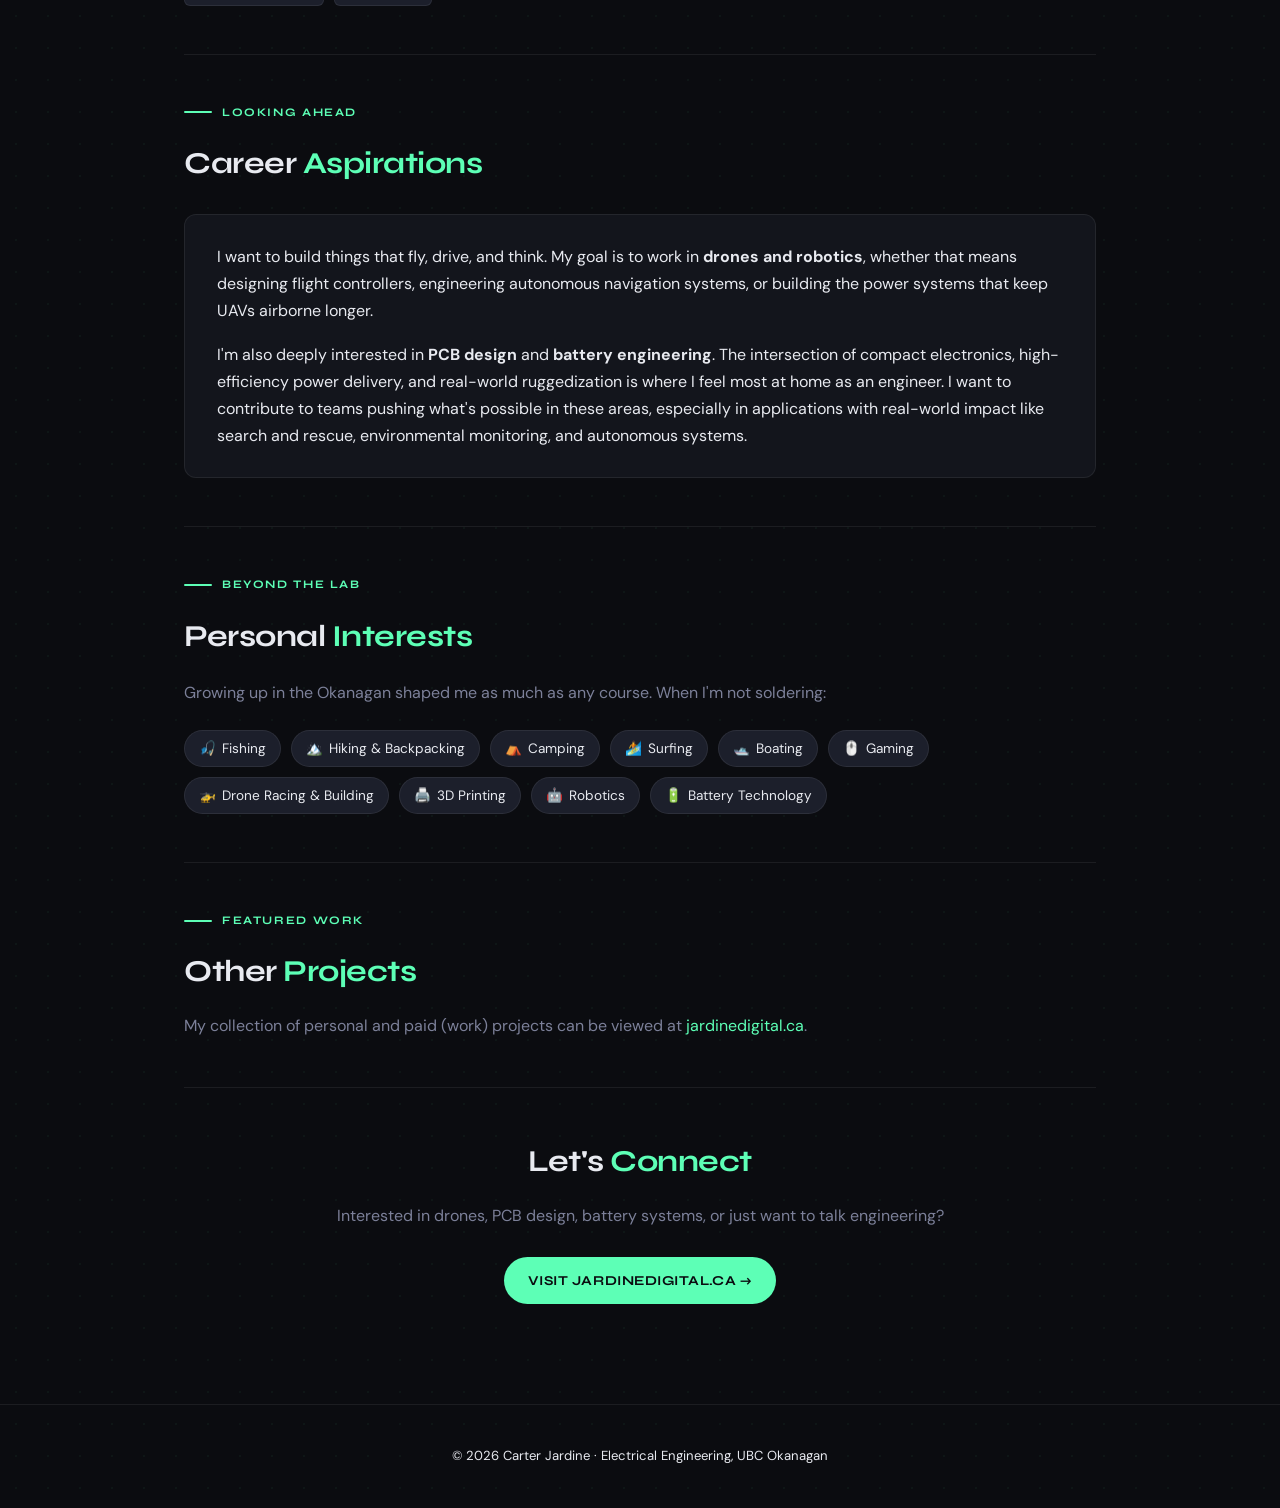
==== commit 0de3ad55: "Add files via upload" ====
--- a/index.html
+++ b/index.html
@@ -126,7 +126,7 @@
     <div class="avatar-wrap" style="margin-top:6px;">
       <!-- To add your headshot replace the div below with:
            <img src="headshot.jpg" alt="Carter Jardine" /> -->
-      <img src="headshot.jpg" alt="Carter Jardine" />
+      <img src="HeadShot.jpg" alt="Carter Jardine" />
     </div>
     <div>
       <div class="eyebrow">ePortfolio — About Me</div>
